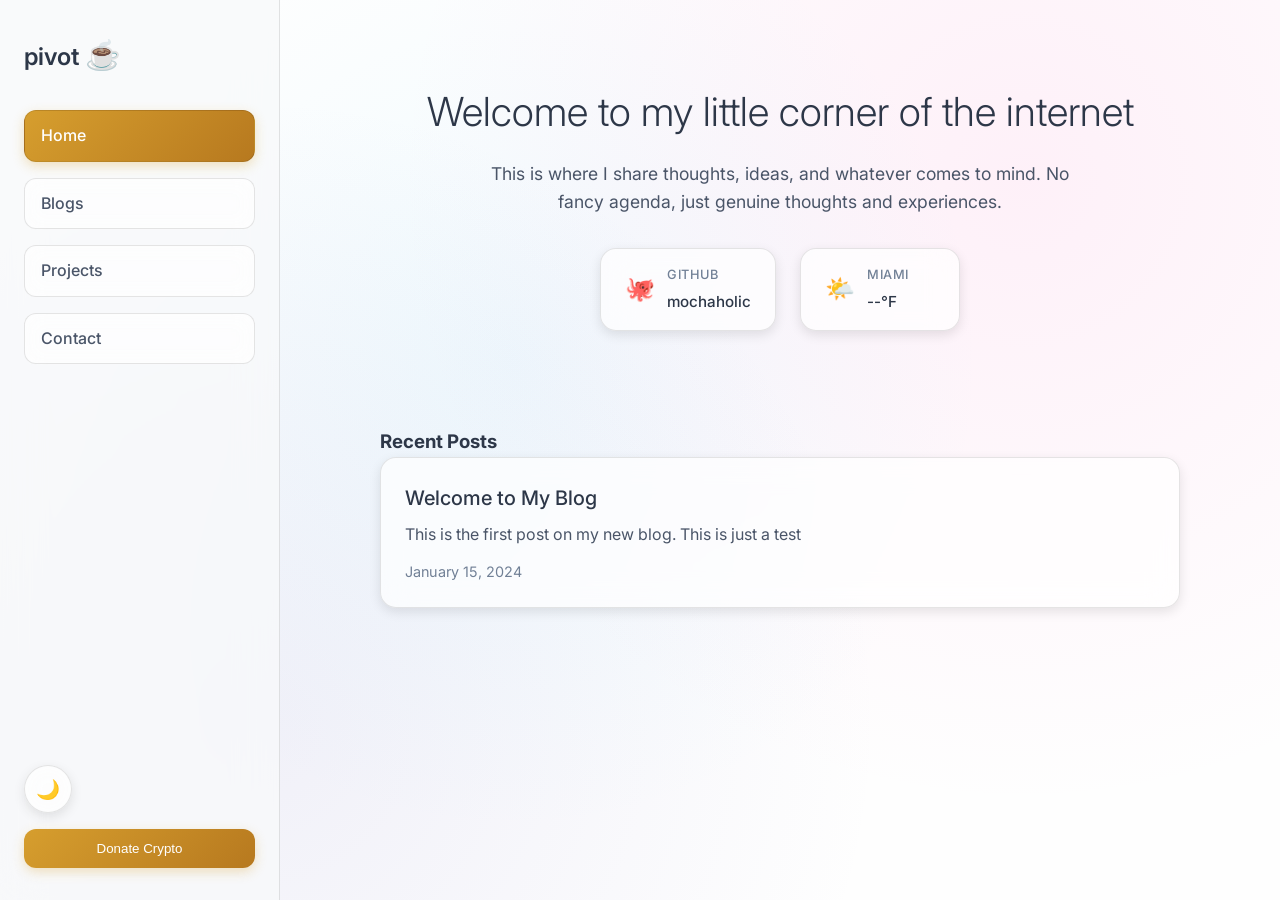
==== index.html @ 538a7cff "First commit for the blog :)" ====
<!DOCTYPE html>
<html lang="en">
<head>
    <meta charset="UTF-8">
    <meta name="viewport" content="width=device-width, initial-scale=1.0">
    <title>pivot ☕</title>
    <link rel="stylesheet" href="styles/main.css">
    <link rel="preconnect" href="https://fonts.googleapis.com">
    <link rel="preconnect" href="https://fonts.gstatic.com" crossorigin>
    <link href="https://fonts.googleapis.com/css2?family=Inter:wght@300;400;500;600&display=swap" rel="stylesheet">
</head>
<body>
    <div class="container">
        <!-- Sidebar -->
        <aside class="sidebar">
            <div class="sidebar-content">
                <div class="logo">
                    <h1>pivot <span class="coffee">☕</span></h1>
                </div>
                
                <nav class="nav">
                    <a href="index.html" class="nav-link active" data-page="home">Home</a>
                    <a href="blogs.html" class="nav-link" data-page="blogs">Blogs</a>
                    <a href="projects.html" class="nav-link" data-page="projects">Projects</a>
                    <a href="contact.html" class="nav-link" data-page="contact">Contact</a>
                </nav>

                <div class="theme-toggle">
                    <button id="theme-toggle" class="theme-btn" aria-label="Toggle theme">
                        <span class="theme-icon">🌙</span>
                    </button>
                </div>

                <div class="crypto-donate">
                    <button class="donate-btn" id="donate-btn">Donate Crypto</button>
                </div>
            </div>
        </aside>

        <!-- Main Content -->
        <main class="main-content">
            <div class="content-wrapper">
                <!-- Home Page -->
                <section id="home-page" class="page active">
                    <div class="hero">
                        <h2>Welcome to my little corner of the internet</h2>
                        <p>This is where I share thoughts, ideas, and whatever comes to mind. No fancy agenda, just genuine thoughts and experiences.</p>
                        
                        <div class="hero-widgets">
                            <div class="widget github-widget">
                                <a href="https://github.com/mochaholic" target="_blank" rel="noopener">
                                    <div class="widget-icon">🐙</div>
                                    <div class="widget-content">
                                        <span class="widget-label">GitHub</span>
                                        <span class="widget-value">mochaholic</span>
                                    </div>
                                </a>
                            </div>
                            
                            <div class="widget weather-widget" id="weather-widget">
                                <div class="widget-icon">🌤️</div>
                                <div class="widget-content">
                                    <span class="widget-label">Miami</span>
                                    <span class="widget-value" id="weather-temp">--°F</span>
                                </div>
                            </div>
                            
                        </div>
                    </div>
                    
                    <div class="recent-posts">
                        <h3>Recent Posts</h3>
                        <div id="recent-posts-list" class="posts-list">
                            <!-- Posts will be loaded here -->
                        </div>
                    </div>
                </section>

                <!-- Blogs Page -->
                <section id="blogs-page" class="page">
                    <div class="page-header">
                        <h2>All Posts</h2>
                        <p>Everything I've written, in chronological order</p>
                    </div>
                    <div id="all-posts-list" class="posts-list">
                        <!-- All posts will be loaded here -->
                    </div>
                </section>

                <!-- Contact Page -->
                <section id="contact-page" class="page">
                    <div class="page-header">
                        <h2>Get in Touch</h2>
                        <p>Feel free to reach out if you want to chat</p>
                    </div>
                    
                    <div class="contact-content">
                        <div class="contact-info">
                            <p>I'm always open to interesting conversations and new connections.</p>
                            <p>Drop me a message if you'd like to discuss anything or just say hello!</p>
                        </div>
                        
                        <div class="contact-methods">
                            <div class="contact-method">
                                <h4>Email</h4>
                                <p>your-email@example.com</p>
                            </div>
                        </div>
                    </div>
                </section>

                <!-- Blog Post Page -->
                <section id="post-page" class="page">
                    <div class="post-header">
                        <a href="blogs.html" class="back-link">← Back to posts</a>
                        <h1 id="post-title"></h1>
                        <div class="post-meta">
                            <span id="post-date"></span>
                        </div>
                    </div>
                    <article id="post-content" class="post-content">
                        <!-- Post content will be loaded here -->
                    </article>
                </section>
            </div>
        </main>
    </div>

    <!-- Crypto Donation Modal -->
    <div id="crypto-modal" class="modal">
        <div class="modal-content">
            <div class="modal-header">
                <h3>Support with Crypto</h3>
                <button class="close-btn" id="close-modal">&times;</button>
            </div>
            <div class="modal-body">
                <p>If you enjoy my content and want to support me, here are my crypto addresses:</p>
                
                <div class="crypto-options">
                    <div class="crypto-option">
                        <h4>Monero</h4>
                        <div class="crypto-address">
                            <code id="xmr">841ie9n4JR5ZfaomktCzQ4Uo8PM9GhRguXHCr68BiDUYMAAeEynbi9T8mbEUB7CsiuHq4RZksLAEZ5WLW5PASyoQEYhsKaD</code>
                            <button class="copy-btn" data-address="xmr">Copy</button>
                        </div>
                    </div>
                    
                    <div class="crypto-option">
                        <h4>Bitcoin</h4>
                        <div class="crypto-address">
                            <code id="btc">33ZMRd6WNgqNoaHX8igLWdAUJjJnMfhAck</code>
                            <button class="copy-btn" data-address="btc">Copy</button>
                        </div>
                    </div>

                    <div class="crypto-option">
                        <h4>Solana</h4>
                        <div class="crypto-address">
                            <code id="sol">1c6N6hfJfkr2o72PmR5h536EVBBygGHQYTR1MVggAz6</code>
                            <button class="copy-btn" data-address="sol">Copy</button>
                        </div>
                    </div>

                    <div class="crypto-option">
                        <h4>USDT (ERC-20)</h4>
                        <div class="crypto-address">
                            <code id="usdt">0xe105aeed706ea706469f0e35769c5c827fdb0400</code>
                            <button class="copy-btn" data-address="usdt">Copy</button>
                        </div>
                    </div>
                    
                    <div class="crypto-option">
                        <h4>Zcash</h4>
                        <div class="crypto-address">
                            <code id="zcash">t1PTDxxb37iZBvQv5ErvXw4aE9ex5Z91UYH</code>
                            <button class="copy-btn" data-address="zcash">Copy</button>
                        </div>
                    </div>

                    <div class="crypto-option">
                        <h4>TON</h4>
                        <div class="crypto-address">
                            <code id="ton">UQDldSrU2lQy7rOHUdaaeTqEeAGDdAhQvj1P0YNESA_Jqjst</code>
                            <button class="copy-btn" data-address="ton">Copy</button>
                        </div>
                    </div>
                </div>
            </div>
        </div>
    </div>

    <script src="scripts/main.js"></script>
</body>
</html>
---- styles/main.css ----
/* CSS Variables for theming */
:root {
  /* Light theme - warm and soft */
  --bg-primary: #fefefe;
  --bg-secondary: #f8f9fa;
  --bg-glass: rgba(255, 255, 255, 0.7);
  --text-primary: #2d3748;
  --text-secondary: #4a5568;
  --text-muted: #718096;
  --accent: #d69e2e;
  --accent-hover: #b7791f;
  --border: rgba(0, 0, 0, 0.1);
  --shadow: rgba(0, 0, 0, 0.1);
  --sidebar-bg: rgba(248, 249, 250, 0.8);
}

[data-theme="dark"] {
  /* Dark theme - warm, not blue */
  --bg-primary: #1a1a1a;
  --bg-secondary: #2a2a2a;
  --bg-glass: rgba(42, 42, 42, 0.6);
  --text-primary: #f5f5f5;
  --text-secondary: #e0e0e0;
  --text-muted: #b0b0b0;
  --accent: #f6ad55;
  --accent-hover: #ed8936;
  --border: rgba(255, 255, 255, 0.08);
  --shadow: rgba(0, 0, 0, 0.4);
  --sidebar-bg: rgba(26, 26, 26, 0.7);
}

[data-theme="dark"] body {
  background-image: 
    radial-gradient(circle at 20% 80%, rgba(246, 173, 85, 0.08) 0%, transparent 50%),
    radial-gradient(circle at 80% 20%, rgba(237, 137, 54, 0.08) 0%, transparent 50%),
    radial-gradient(circle at 40% 40%, rgba(255, 193, 7, 0.05) 0%, transparent 50%);
}

/* Reset and base styles */
* {
  margin: 0;
  padding: 0;
  box-sizing: border-box;
}

body {
  font-family: 'Inter', -apple-system, BlinkMacSystemFont, 'Segoe UI', Roboto, sans-serif;
  background: var(--bg-primary);
  background-image: 
    radial-gradient(circle at 20% 80%, rgba(120, 119, 198, 0.1) 0%, transparent 50%),
    radial-gradient(circle at 80% 20%, rgba(255, 119, 198, 0.1) 0%, transparent 50%),
    radial-gradient(circle at 40% 40%, rgba(120, 219, 255, 0.1) 0%, transparent 50%);
  color: var(--text-primary);
  line-height: 1.6;
  transition: background-color 0.3s ease, color 0.3s ease;
  overflow-x: hidden;
  min-height: 100vh;
  opacity: 1;
  animation: fadeIn 0.2s ease-in;
}

@keyframes fadeIn {
  from { opacity: 0; }
  to { opacity: 1; }
}

/* Container and layout */
.container {
  display: flex;
  min-height: 100vh;
}

/* Sidebar */
.sidebar {
  width: 280px;
  background: var(--sidebar-bg);
  backdrop-filter: blur(20px);
  -webkit-backdrop-filter: blur(20px);
  border-right: 1px solid var(--border);
  position: fixed;
  height: 100vh;
  left: 0;
  top: 0;
  z-index: 100;
  transition: all 0.3s ease;
}

.sidebar-content {
  padding: 2rem 1.5rem;
  height: 100%;
  display: flex;
  flex-direction: column;
}

.logo h1 {
  font-size: 1.5rem;
  font-weight: 600;
  margin-bottom: 2rem;
  color: var(--text-primary);
}

.coffee {
  font-size: 1.2em;
}

/* Navigation */
.nav {
  flex: 1;
  display: flex;
  flex-direction: column;
  gap: 0.5rem;
}

.nav-link {
  display: block;
  padding: 0.75rem 1rem;
  text-decoration: none;
  color: var(--text-secondary);
  border-radius: 12px;
  transition: all 0.2s ease;
  font-weight: 500;
  background: var(--bg-glass);
  backdrop-filter: blur(10px);
  -webkit-backdrop-filter: blur(10px);
  border: 1px solid var(--border);
  margin-bottom: 0.5rem;
}

.nav-link:hover {
  background: var(--bg-secondary);
  color: var(--text-primary);
  transform: translateX(4px);
  box-shadow: 0 4px 12px var(--shadow);
}

.nav-link.active {
  background: linear-gradient(135deg, var(--accent), var(--accent-hover));
  color: white;
  box-shadow: 0 4px 12px rgba(214, 158, 46, 0.3);
}

/* Theme toggle */
.theme-toggle {
  margin: 1rem 0;
}

.theme-btn {
  background: var(--bg-glass);
  border: 1px solid var(--border);
  border-radius: 50%;
  width: 48px;
  height: 48px;
  display: flex;
  align-items: center;
  justify-content: center;
  cursor: pointer;
  transition: all 0.2s ease;
  backdrop-filter: blur(15px);
  -webkit-backdrop-filter: blur(15px);
  box-shadow: 0 4px 12px var(--shadow);
}

.theme-btn:hover {
  transform: scale(1.1);
  box-shadow: 0 4px 12px var(--shadow);
}

.theme-icon {
  font-size: 1.2rem;
  transition: transform 0.3s ease;
}

/* Crypto donate button */
.crypto-donate {
  margin-top: auto;
}

.donate-btn {
  width: 100%;
  padding: 0.75rem;
  background: linear-gradient(135deg, var(--accent), var(--accent-hover));
  color: white;
  border: none;
  border-radius: 12px;
  font-weight: 500;
  cursor: pointer;
  transition: all 0.2s ease;
  backdrop-filter: blur(10px);
  -webkit-backdrop-filter: blur(10px);
  box-shadow: 0 4px 12px rgba(214, 158, 46, 0.3);
}

.donate-btn:hover {
  transform: translateY(-2px);
  box-shadow: 0 4px 12px var(--shadow);
}

/* Main content */
.main-content {
  flex: 1;
  margin-left: 280px;
  padding: 2rem;
  min-height: 100vh;
}

.content-wrapper {
  max-width: 800px;
  margin: 0 auto;
}

/* Pages */
.page {
  display: none;
  animation: fadeIn 0.3s ease;
}

.page.active {
  display: block;
}

@keyframes fadeIn {
  from { opacity: 0; transform: translateY(10px); }
  to { opacity: 1; transform: translateY(0); }
}

/* Hero section */
.hero {
  text-align: center;
  padding: 3rem 0;
  margin-bottom: 3rem;
}

.hero h2 {
  font-size: 2.5rem;
  font-weight: 300;
  margin-bottom: 1rem;
  color: var(--text-primary);
}

.hero p {
  font-size: 1.1rem;
  color: var(--text-secondary);
  max-width: 600px;
  margin: 0 auto 2rem auto;
}

/* Hero widgets */
.hero-widgets {
  display: flex;
  justify-content: center;
  gap: 1.5rem;
  flex-wrap: wrap;
  margin-top: 2rem;
}

.widget {
  background: var(--bg-glass);
  backdrop-filter: blur(15px);
  -webkit-backdrop-filter: blur(15px);
  border: 1px solid var(--border);
  border-radius: 16px;
  padding: 1rem 1.5rem;
  display: flex;
  align-items: center;
  gap: 0.75rem;
  transition: all 0.2s ease;
  box-shadow: 0 4px 12px var(--shadow);
  min-width: 160px;
}

.widget:hover {
  transform: translateY(-2px);
  box-shadow: 0 8px 25px var(--shadow);
}

.widget-icon {
  font-size: 1.5rem;
  flex-shrink: 0;
}

.widget-content {
  display: flex;
  flex-direction: column;
  align-items: flex-start;
}

.widget-label {
  font-size: 0.8rem;
  color: var(--text-muted);
  font-weight: 500;
  text-transform: uppercase;
  letter-spacing: 0.5px;
}

.widget-value {
  font-size: 0.95rem;
  color: var(--text-primary);
  font-weight: 500;
  margin-top: 0.25rem;
}

.github-widget a {
  text-decoration: none;
  color: inherit;
  display: flex;
  align-items: center;
  gap: 0.75rem;
  width: 100%;
}

.github-widget:hover {
  background: var(--bg-secondary);
}

.weather-widget {
  cursor: default;
}



/* Projects page */
.projects-grid {
  display: grid;
  gap: 1.5rem;
}

.project-card {
  background: var(--bg-glass);
  backdrop-filter: blur(15px);
  -webkit-backdrop-filter: blur(15px);
  border: 1px solid var(--border);
  border-radius: 16px;
  padding: 1.5rem;
  transition: all 0.2s ease;
  box-shadow: 0 4px 12px var(--shadow);
}

.project-card:hover {
  transform: translateY(-2px);
  box-shadow: 0 8px 25px var(--shadow);
}

.project-header {
  display: flex;
  justify-content: space-between;
  align-items: center;
  margin-bottom: 1rem;
}

.project-header h3 {
  font-size: 1.25rem;
  font-weight: 500;
  color: var(--text-primary);
}

.project-links {
  display: flex;
  gap: 0.75rem;
}

.project-links a {
  color: var(--accent);
  text-decoration: none;
  font-size: 0.9rem;
  font-weight: 500;
  transition: color 0.2s ease;
}

.project-links a:hover {
  color: var(--accent-hover);
}

.project-tech {
  display: flex;
  flex-wrap: wrap;
  gap: 0.5rem;
  margin-top: 1rem;
}

.tech-tag {
  background: var(--bg-secondary);
  color: var(--text-secondary);
  padding: 0.25rem 0.75rem;
  border-radius: 20px;
  font-size: 0.8rem;
  font-weight: 500;
}


/* Responsive widgets */
@media (max-width: 768px) {
  .hero-widgets {
    flex-direction: column;
    align-items: center;
  }
  
  .widget {
    width: 100%;
    max-width: 280px;
    justify-content: center;
  }
  
  
  .project-header {
    flex-direction: column;
    align-items: flex-start;
    gap: 0.5rem;
  }
}

/* Page headers */
.page-header {
  margin-bottom: 2rem;
}

.page-header h2 {
  font-size: 2rem;
  font-weight: 400;
  margin-bottom: 0.5rem;
}

.page-header p {
  color: var(--text-muted);
}

/* Posts list */
.posts-list {
  display: flex;
  flex-direction: column;
  gap: 1.5rem;
}

.post-card {
  background: var(--bg-glass);
  backdrop-filter: blur(15px);
  -webkit-backdrop-filter: blur(15px);
  border: 1px solid var(--border);
  border-radius: 16px;
  padding: 1.5rem;
  transition: all 0.2s ease;
  cursor: pointer;
  box-shadow: 0 4px 12px var(--shadow);
}

.post-card:hover {
  transform: translateY(-2px);
  box-shadow: 0 8px 25px var(--shadow);
}

.post-card h3 {
  font-size: 1.25rem;
  font-weight: 500;
  margin-bottom: 0.5rem;
  color: var(--text-primary);
}

.post-card p {
  color: var(--text-secondary);
  margin-bottom: 0.75rem;
}

.post-meta {
  font-size: 0.9rem;
  color: var(--text-muted);
}

/* Post page */
.post-header {
  margin-bottom: 2rem;
}

.back-link {
  color: var(--accent);
  text-decoration: none;
  font-weight: 500;
  margin-bottom: 1rem;
  display: inline-block;
  transition: color 0.2s ease;
}

.back-link:hover {
  color: var(--accent-hover);
}

.post-header h1 {
  font-size: 2.5rem;
  font-weight: 400;
  margin-bottom: 0.5rem;
  line-height: 1.2;
}

.post-content {
  background: var(--bg-glass);
  backdrop-filter: blur(15px);
  -webkit-backdrop-filter: blur(15px);
  border: 1px solid var(--border);
  border-radius: 16px;
  padding: 2rem;
  line-height: 1.7;
  box-shadow: 0 4px 12px var(--shadow);
}

.post-content h1,
.post-content h2,
.post-content h3,
.post-content h4,
.post-content h5,
.post-content h6 {
  margin: 1.5rem 0 1rem 0;
  color: var(--text-primary);
}

.post-content h1 { font-size: 2rem; }
.post-content h2 { font-size: 1.75rem; }
.post-content h3 { font-size: 1.5rem; }

.post-content p {
  margin-bottom: 1rem;
  color: var(--text-secondary);
}

.post-content code {
  background: var(--bg-secondary);
  padding: 0.2rem 0.4rem;
  border-radius: 4px;
  font-family: 'Monaco', 'Menlo', monospace;
  font-size: 0.9em;
}

.post-content pre {
  background: var(--bg-secondary);
  padding: 1rem;
  border-radius: 8px;
  overflow-x: auto;
  margin: 1rem 0;
}

.post-content pre code {
  background: none;
  padding: 0;
}

.post-content blockquote {
  border-left: 4px solid var(--accent);
  padding-left: 1rem;
  margin: 1rem 0;
  color: var(--text-muted);
  font-style: italic;
}

.post-content ul,
.post-content ol {
  margin: 1rem 0;
  padding-left: 2rem;
}

.post-content li {
  margin-bottom: 0.5rem;
}

/* Contact page */
.contact-content {
  display: grid;
  gap: 2rem;
}

.contact-info {
  background: var(--bg-glass);
  backdrop-filter: blur(15px);
  -webkit-backdrop-filter: blur(15px);
  border: 1px solid var(--border);
  border-radius: 16px;
  padding: 2rem;
  box-shadow: 0 4px 12px var(--shadow);
}

.contact-methods {
  display: grid;
  gap: 1rem;
}

.contact-method {
  background: var(--bg-glass);
  backdrop-filter: blur(15px);
  -webkit-backdrop-filter: blur(15px);
  border: 1px solid var(--border);
  border-radius: 16px;
  padding: 1.5rem;
  box-shadow: 0 4px 12px var(--shadow);
}

.contact-method h4 {
  font-weight: 500;
  margin-bottom: 0.5rem;
  color: var(--text-primary);
}

.contact-method p {
  color: var(--text-secondary);
}

/* Modal */
.modal {
  display: none;
  position: fixed;
  top: 0;
  left: 0;
  width: 100%;
  height: 100%;
  background: rgba(0, 0, 0, 0.5);
  backdrop-filter: blur(5px);
  -webkit-backdrop-filter: blur(5px);
  z-index: 1000;
  animation: fadeIn 0.3s ease;
}

.modal.active {
  display: flex;
  align-items: center;
  justify-content: center;
}

.modal-content {
  background: var(--bg-glass);
  backdrop-filter: blur(25px);
  -webkit-backdrop-filter: blur(25px);
  border: 1px solid var(--border);
  border-radius: 20px;
  max-width: 500px;
  width: 90%;
  max-height: 80vh;
  overflow-y: auto;
  animation: slideUp 0.3s ease;
  box-shadow: 0 20px 40px var(--shadow);
}

@keyframes slideUp {
  from { transform: translateY(20px); opacity: 0; }
  to { transform: translateY(0); opacity: 1; }
}

.modal-header {
  display: flex;
  justify-content: space-between;
  align-items: center;
  padding: 1.5rem;
  border-bottom: 1px solid var(--border);
}

.modal-header h3 {
  font-weight: 500;
  color: var(--text-primary);
}

.close-btn {
  background: none;
  border: none;
  font-size: 1.5rem;
  cursor: pointer;
  color: var(--text-muted);
  transition: color 0.2s ease;
}

.close-btn:hover {
  color: var(--text-primary);
}

.modal-body {
  padding: 1.5rem;
}

.crypto-options {
  display: flex;
  flex-direction: column;
  gap: 1rem;
  margin-top: 1rem;
}

.crypto-option {
  background: var(--bg-glass);
  backdrop-filter: blur(10px);
  -webkit-backdrop-filter: blur(10px);
  border: 1px solid var(--border);
  border-radius: 12px;
  padding: 1rem;
  box-shadow: 0 2px 8px var(--shadow);
}

.crypto-option h4 {
  font-weight: 500;
  margin-bottom: 0.5rem;
  color: var(--text-primary);
}

.crypto-address {
  display: flex;
  gap: 0.5rem;
  align-items: center;
}

.crypto-address code {
  flex: 1;
  background: var(--bg-primary);
  padding: 0.5rem;
  border-radius: 4px;
  font-size: 0.9rem;
  word-break: break-all;
}

.copy-btn {
  background: linear-gradient(135deg, var(--accent), var(--accent-hover));
  color: white;
  border: none;
  padding: 0.5rem 1rem;
  border-radius: 8px;
  cursor: pointer;
  font-size: 0.9rem;
  transition: all 0.2s ease;
  backdrop-filter: blur(10px);
  -webkit-backdrop-filter: blur(10px);
  box-shadow: 0 2px 8px rgba(214, 158, 46, 0.3);
}

.copy-btn:hover {
  background: var(--accent-hover);
  transform: translateY(-1px);
  box-shadow: 0 4px 12px rgba(214, 158, 46, 0.4);
}

/* Responsive design */
@media (max-width: 768px) {
  .sidebar {
    transform: translateX(-100%);
    width: 100%;
  }
  
  .sidebar.open {
    transform: translateX(0);
  }
  
  .main-content {
    margin-left: 0;
    padding: 1rem;
  }
  
  .hero h2 {
    font-size: 2rem;
  }
  
  .post-header h1 {
    font-size: 2rem;
  }
  
  .modal-content {
    width: 95%;
    margin: 1rem;
  }
}

/* Mobile menu button (hidden by default, can be added later) */
.mobile-menu-btn {
  display: none;
  position: fixed;
  top: 1rem;
  left: 1rem;
  z-index: 1001;
  background: var(--bg-glass);
  backdrop-filter: blur(10px);
  -webkit-backdrop-filter: blur(10px);
  border: 1px solid var(--border);
  border-radius: 8px;
  padding: 0.5rem;
  cursor: pointer;
}

@media (max-width: 768px) {
  .mobile-menu-btn {
    display: block;
  }
}
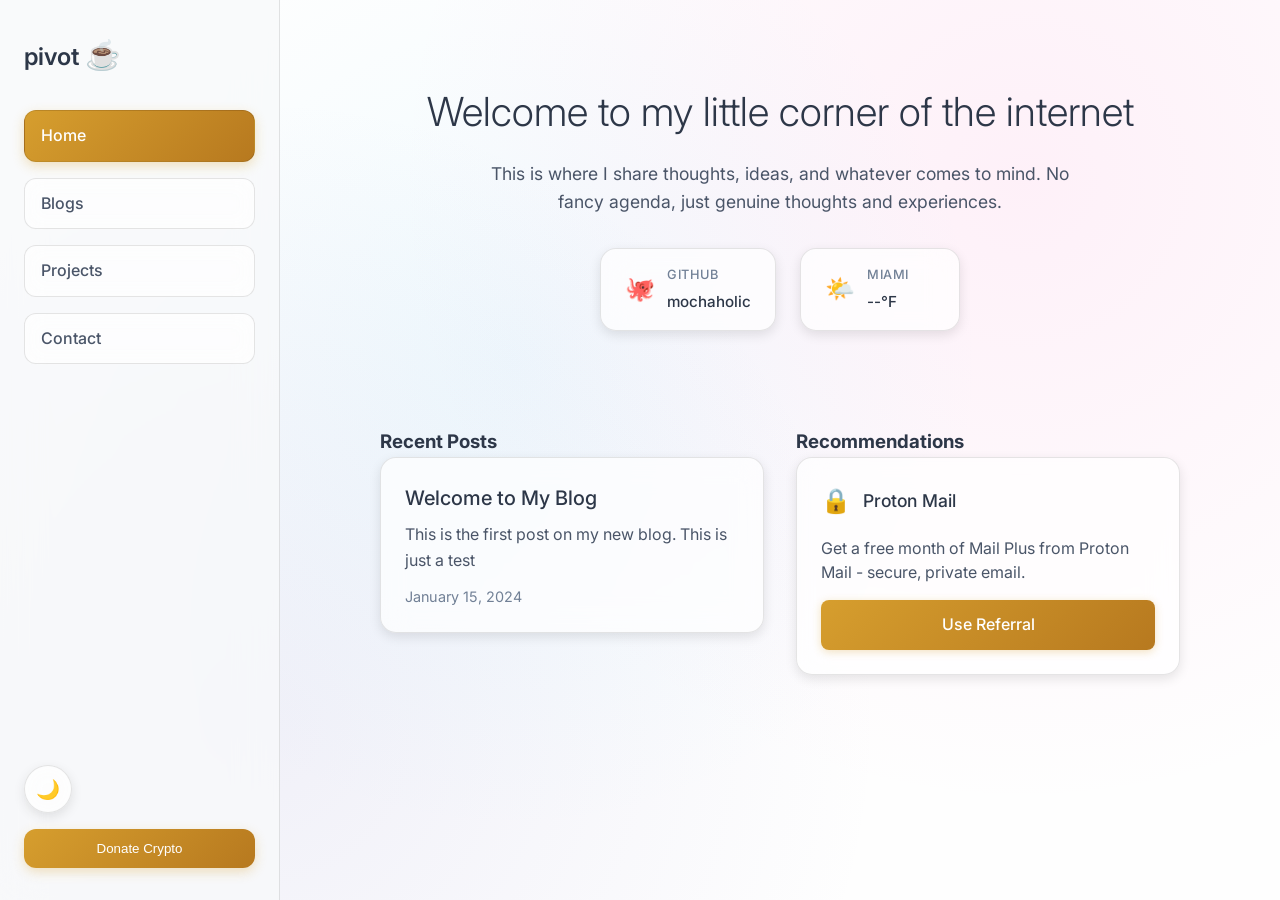
==== commit 0c8a8964: "Added features Added a tag system to help organize blogs and better recommend referral links." ====
--- a/index.html
+++ b/index.html
@@ -68,10 +68,19 @@
                         </div>
                     </div>
                     
-                    <div class="recent-posts">
-                        <h3>Recent Posts</h3>
-                        <div id="recent-posts-list" class="posts-list">
-                            <!-- Posts will be loaded here -->
+                    <div class="home-sections">
+                        <div class="recent-posts">
+                            <h3>Recent Posts</h3>
+                            <div id="recent-posts-list" class="posts-list">
+                                <!-- Posts will be loaded here -->
+                            </div>
+                        </div>
+                        
+                        <div class="referrals-section">
+                            <h3>Recommendations</h3>
+                            <div id="referral-widget" class="referral-widget">
+                                <!-- Referral content will be loaded here -->
+                            </div>
                         </div>
                     </div>
                 </section>
@@ -121,6 +130,13 @@
                     <article id="post-content" class="post-content">
                         <!-- Post content will be loaded here -->
                     </article>
+                    
+                    <div class="post-referral">
+                        <h3>Recommendation</h3>
+                        <div id="post-referral-widget" class="referral-widget">
+                            <!-- Post-specific referral will be loaded here -->
+                        </div>
+                    </div>
                 </section>
             </div>
         </main>
--- a/styles/main.css
+++ b/styles/main.css
@@ -316,6 +316,145 @@
   cursor: default;
 }
 
+/* Home sections */
+.home-sections {
+  display: grid;
+  grid-template-columns: 1fr 1fr;
+  gap: 2rem;
+  margin-top: 2rem;
+}
+
+/* Referral widget */
+.referrals-section {
+  margin-top: 0;
+}
+
+.referral-widget {
+  background: var(--bg-glass);
+  backdrop-filter: blur(15px);
+  -webkit-backdrop-filter: blur(15px);
+  border: 1px solid var(--border);
+  border-radius: 16px;
+  padding: 1.5rem;
+  box-shadow: 0 4px 12px var(--shadow);
+  transition: all 0.3s ease;
+  animation: fadeIn 0.5s ease;
+}
+
+.referral-content {
+  display: flex;
+  flex-direction: column;
+  gap: 1rem;
+}
+
+.referral-header {
+  display: flex;
+  align-items: center;
+  gap: 0.75rem;
+}
+
+.referral-icon {
+  font-size: 1.5rem;
+}
+
+.referral-header h4 {
+  font-size: 1.1rem;
+  font-weight: 500;
+  color: var(--text-primary);
+  margin: 0;
+}
+
+.referral-description {
+  color: var(--text-secondary);
+  line-height: 1.5;
+  margin: 0;
+}
+
+.referral-actions {
+  display: flex;
+  flex-direction: column;
+  gap: 0.75rem;
+}
+
+.referral-link {
+  background: linear-gradient(135deg, var(--accent), var(--accent-hover));
+  color: white;
+  text-decoration: none;
+  padding: 0.75rem 1rem;
+  border-radius: 8px;
+  text-align: center;
+  font-weight: 500;
+  transition: all 0.2s ease;
+  box-shadow: 0 2px 8px rgba(214, 158, 46, 0.3);
+}
+
+.referral-link:hover {
+  transform: translateY(-1px);
+  box-shadow: 0 4px 12px rgba(214, 158, 46, 0.4);
+}
+
+.referral-code {
+  display: flex;
+  align-items: center;
+  gap: 0.5rem;
+  background: var(--bg-secondary);
+  padding: 0.5rem 0.75rem;
+  border-radius: 8px;
+  font-size: 0.9rem;
+}
+
+.code-label {
+  color: var(--text-muted);
+  font-weight: 500;
+}
+
+.code-value {
+  background: var(--bg-primary);
+  padding: 0.25rem 0.5rem;
+  border-radius: 4px;
+  font-family: 'Monaco', 'Menlo', monospace;
+  color: var(--text-primary);
+  flex: 1;
+}
+
+.copy-code-btn {
+  background: none;
+  border: none;
+  cursor: pointer;
+  font-size: 1rem;
+  padding: 0.25rem;
+  border-radius: 4px;
+  transition: background 0.2s ease;
+}
+
+.copy-code-btn:hover {
+  background: var(--bg-primary);
+}
+
+/* Post referral */
+.post-referral {
+  margin-top: 2rem;
+}
+
+.post-referral h3 {
+  font-size: 1.25rem;
+  font-weight: 500;
+  margin-bottom: 1rem;
+  color: var(--text-primary);
+}
+
+.referral-error {
+  background: var(--bg-glass);
+  backdrop-filter: blur(15px);
+  -webkit-backdrop-filter: blur(15px);
+  border: 1px solid var(--border);
+  border-radius: 16px;
+  padding: 1.5rem;
+  text-align: center;
+  color: var(--text-muted);
+  box-shadow: 0 4px 12px var(--shadow);
+}
+
 
 
 /* Projects page */
@@ -400,6 +539,9 @@
     justify-content: center;
   }
   
+  .home-sections {
+    grid-template-columns: 1fr;
+  }
   
   .project-header {
     flex-direction: column;
